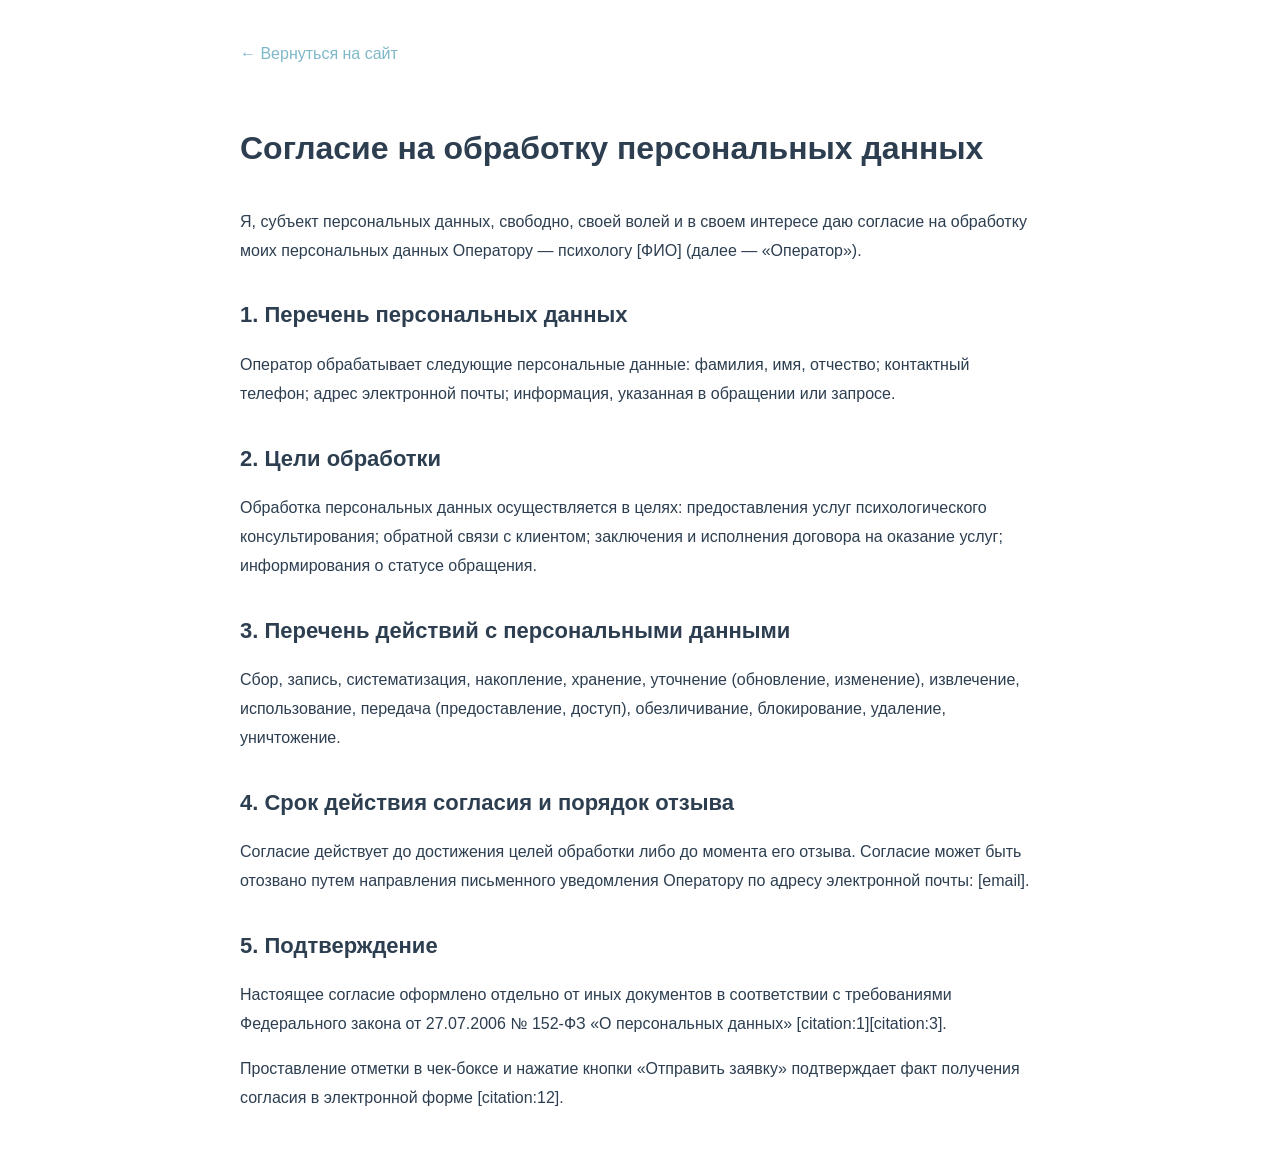
==== consent.html @ 040db248 "Create consent.html" ====
<!DOCTYPE html>
<html lang="ru">
<head>
    <meta charset="UTF-8">
    <meta name="viewport" content="width=device-width, initial-scale=1.0">
    <title>Согласие на обработку персональных данных</title>
    <style>
        body { font-family: 'Manrope', sans-serif; line-height: 1.8; color: #2c3e50; max-width: 800px; margin: 0 auto; padding: 40px 20px; }
        h1 { font-size: 32px; margin-bottom: 30px; color: #2c3e50; }
        h2 { font-size: 22px; margin-top: 30px; margin-bottom: 15px; }
        p { margin-bottom: 15px; font-size: 16px; }
        .back-link { display: inline-block; margin-bottom: 30px; color: #7eb8c9; text-decoration: none; font-weight: 500; }
    </style>
</head>
<body>
    <a href="index.html" class="back-link">← Вернуться на сайт</a>
    <h1>Согласие на обработку персональных данных</h1>
    <p>Я, субъект персональных данных, свободно, своей волей и в своем интересе даю согласие на обработку моих персональных данных Оператору — психологу [ФИО] (далее — «Оператор»).</p>

    <h2>1. Перечень персональных данных</h2>
    <p>Оператор обрабатывает следующие персональные данные: фамилия, имя, отчество; контактный телефон; адрес электронной почты; информация, указанная в обращении или запросе.</p>

    <h2>2. Цели обработки</h2>
    <p>Обработка персональных данных осуществляется в целях: предоставления услуг психологического консультирования; обратной связи с клиентом; заключения и исполнения договора на оказание услуг; информирования о статусе обращения.</p>

    <h2>3. Перечень действий с персональными данными</h2>
    <p>Сбор, запись, систематизация, накопление, хранение, уточнение (обновление, изменение), извлечение, использование, передача (предоставление, доступ), обезличивание, блокирование, удаление, уничтожение.</p>

    <h2>4. Срок действия согласия и порядок отзыва</h2>
    <p>Согласие действует до достижения целей обработки либо до момента его отзыва. Согласие может быть отозвано путем направления письменного уведомления Оператору по адресу электронной почты: [email].</p>

    <h2>5. Подтверждение</h2>
    <p>Настоящее согласие оформлено отдельно от иных документов в соответствии с требованиями Федерального закона от 27.07.2006 № 152-ФЗ «О персональных данных» [citation:1][citation:3].</p>
    <p>Проставление отметки в чек-боксе и нажатие кнопки «Отправить заявку» подтверждает факт получения согласия в электронной форме [citation:12].</p>
</body>
</html>
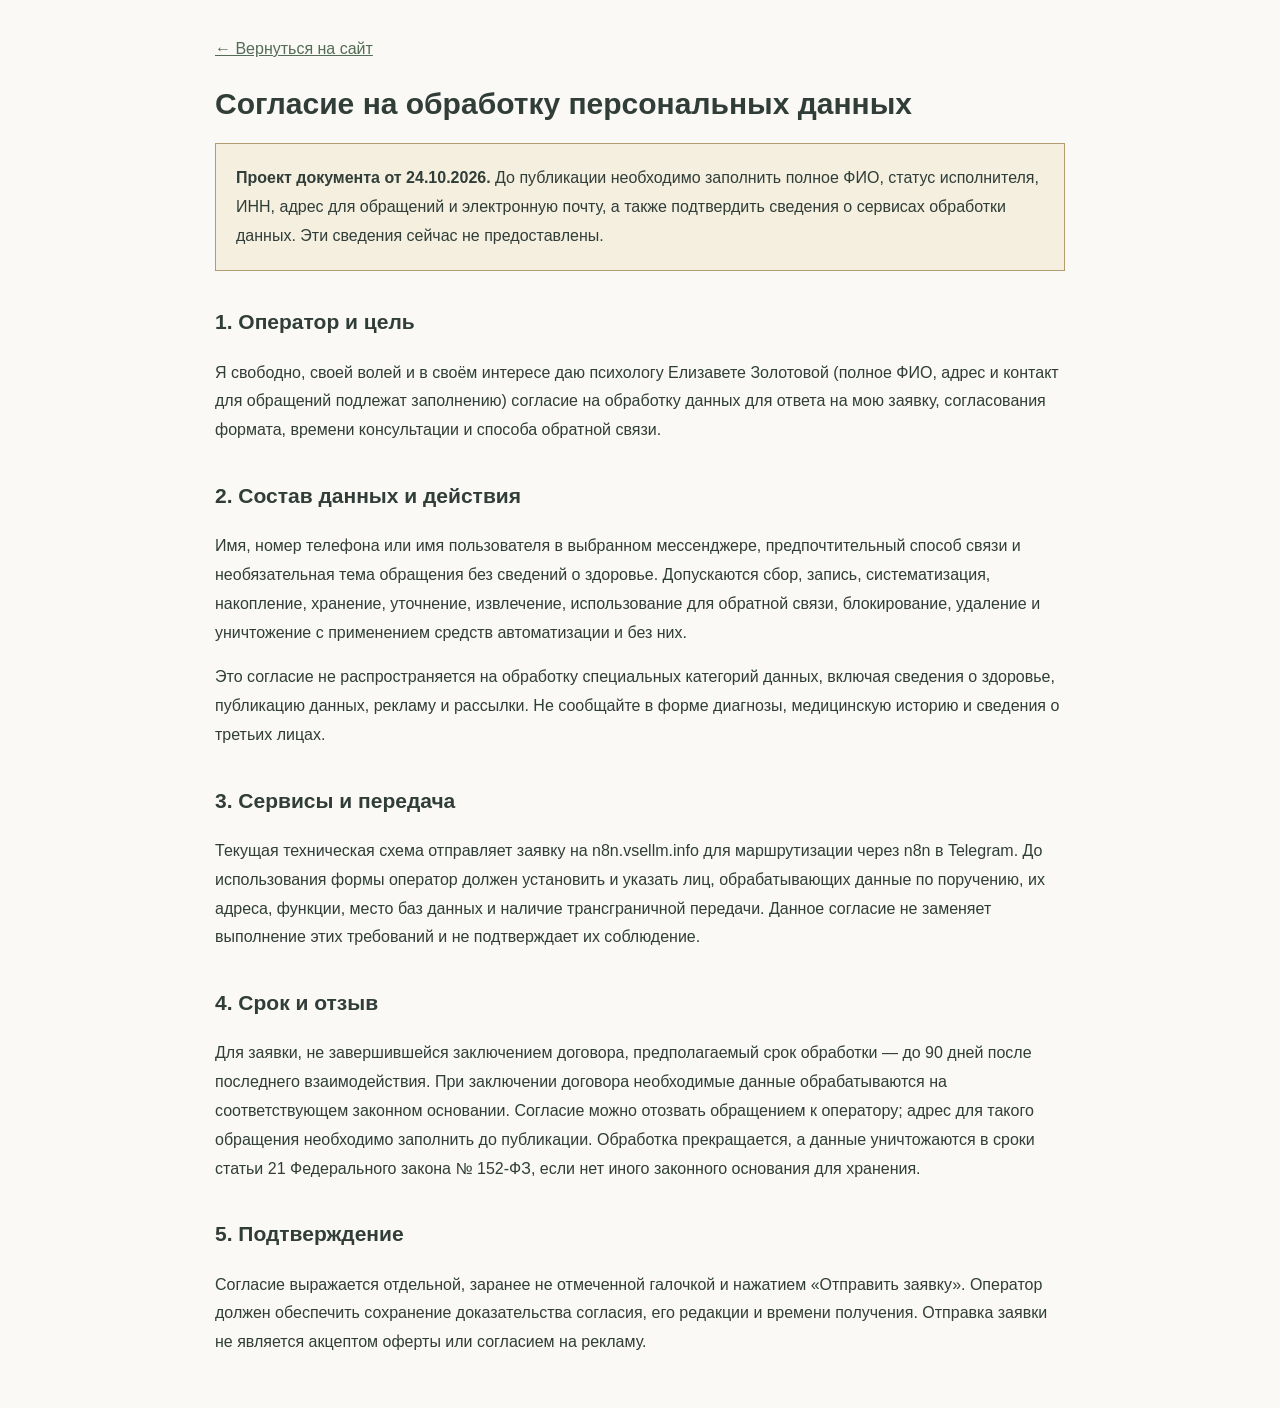
==== commit 5815d360: "Update psychologist content, portrait, pricing and legal drafts" ====
--- a/consent.html
+++ b/consent.html
@@ -1,36 +1 @@
-<!DOCTYPE html>
-<html lang="ru">
-<head>
-    <meta charset="UTF-8">
-    <meta name="viewport" content="width=device-width, initial-scale=1.0">
-    <title>Согласие на обработку персональных данных</title>
-    <style>
-        body { font-family: 'Manrope', sans-serif; line-height: 1.8; color: #2c3e50; max-width: 800px; margin: 0 auto; padding: 40px 20px; }
-        h1 { font-size: 32px; margin-bottom: 30px; color: #2c3e50; }
-        h2 { font-size: 22px; margin-top: 30px; margin-bottom: 15px; }
-        p { margin-bottom: 15px; font-size: 16px; }
-        .back-link { display: inline-block; margin-bottom: 30px; color: #7eb8c9; text-decoration: none; font-weight: 500; }
-    </style>
-</head>
-<body>
-    <a href="index.html" class="back-link">← Вернуться на сайт</a>
-    <h1>Согласие на обработку персональных данных</h1>
-    <p>Я, субъект персональных данных, свободно, своей волей и в своем интересе даю согласие на обработку моих персональных данных Оператору — психологу [ФИО] (далее — «Оператор»).</p>
-
-    <h2>1. Перечень персональных данных</h2>
-    <p>Оператор обрабатывает следующие персональные данные: фамилия, имя, отчество; контактный телефон; адрес электронной почты; информация, указанная в обращении или запросе.</p>
-
-    <h2>2. Цели обработки</h2>
-    <p>Обработка персональных данных осуществляется в целях: предоставления услуг психологического консультирования; обратной связи с клиентом; заключения и исполнения договора на оказание услуг; информирования о статусе обращения.</p>
-
-    <h2>3. Перечень действий с персональными данными</h2>
-    <p>Сбор, запись, систематизация, накопление, хранение, уточнение (обновление, изменение), извлечение, использование, передача (предоставление, доступ), обезличивание, блокирование, удаление, уничтожение.</p>
-
-    <h2>4. Срок действия согласия и порядок отзыва</h2>
-    <p>Согласие действует до достижения целей обработки либо до момента его отзыва. Согласие может быть отозвано путем направления письменного уведомления Оператору по адресу электронной почты: [email].</p>
-
-    <h2>5. Подтверждение</h2>
-    <p>Настоящее согласие оформлено отдельно от иных документов в соответствии с требованиями Федерального закона от 27.07.2006 № 152-ФЗ «О персональных данных» [citation:1][citation:3].</p>
-    <p>Проставление отметки в чек-боксе и нажатие кнопки «Отправить заявку» подтверждает факт получения согласия в электронной форме [citation:12].</p>
-</body>
-</html>
+<!doctype html><html lang="ru"><head><meta charset="utf-8"><meta name="viewport" content="width=device-width,initial-scale=1"><title>Согласие на обработку персональных данных</title><style>body{font:16px/1.8 Arial,sans-serif;color:#303d38;background:#faf9f5;max-width:850px;margin:auto;padding:35px 22px}h1{font-size:30px;line-height:1.3}h2{font-size:21px;margin-top:32px}a{color:#526c56}.notice{padding:20px;border:1px solid #b49c70;background:#f4efdf}li{margin:10px 0}</style></head><body><a href="index.html">← Вернуться на сайт</a><h1>Согласие на обработку персональных данных</h1><p class="notice"><strong>Проект документа от 24.10.2026.</strong> До публикации необходимо заполнить полное ФИО, статус исполнителя, ИНН, адрес для обращений и электронную почту, а также подтвердить сведения о сервисах обработки данных. Эти сведения сейчас не предоставлены.</p><h2>1. Оператор и цель</h2><p>Я свободно, своей волей и в своём интересе даю психологу Елизавете Золотовой (полное ФИО, адрес и контакт для обращений подлежат заполнению) согласие на обработку данных для ответа на мою заявку, согласования формата, времени консультации и способа обратной связи.</p><h2>2. Состав данных и действия</h2><p>Имя, номер телефона или имя пользователя в выбранном мессенджере, предпочтительный способ связи и необязательная тема обращения без сведений о здоровье. Допускаются сбор, запись, систематизация, накопление, хранение, уточнение, извлечение, использование для обратной связи, блокирование, удаление и уничтожение с применением средств автоматизации и без них.</p><p>Это согласие не распространяется на обработку специальных категорий данных, включая сведения о здоровье, публикацию данных, рекламу и рассылки. Не сообщайте в форме диагнозы, медицинскую историю и сведения о третьих лицах.</p><h2>3. Сервисы и передача</h2><p>Текущая техническая схема отправляет заявку на n8n.vsellm.info для маршрутизации через n8n в Telegram. До использования формы оператор должен установить и указать лиц, обрабатывающих данные по поручению, их адреса, функции, место баз данных и наличие трансграничной передачи. Данное согласие не заменяет выполнение этих требований и не подтверждает их соблюдение.</p><h2>4. Срок и отзыв</h2><p>Для заявки, не завершившейся заключением договора, предполагаемый срок обработки — до 90 дней после последнего взаимодействия. При заключении договора необходимые данные обрабатываются на соответствующем законном основании. Согласие можно отозвать обращением к оператору; адрес для такого обращения необходимо заполнить до публикации. Обработка прекращается, а данные уничтожаются в сроки статьи 21 Федерального закона № 152-ФЗ, если нет иного законного основания для хранения.</p><h2>5. Подтверждение</h2><p>Согласие выражается отдельной, заранее не отмеченной галочкой и нажатием «Отправить заявку». Оператор должен обеспечить сохранение доказательства согласия, его редакции и времени получения. Отправка заявки не является акцептом оферты или согласием на рекламу.</p></body></html>
